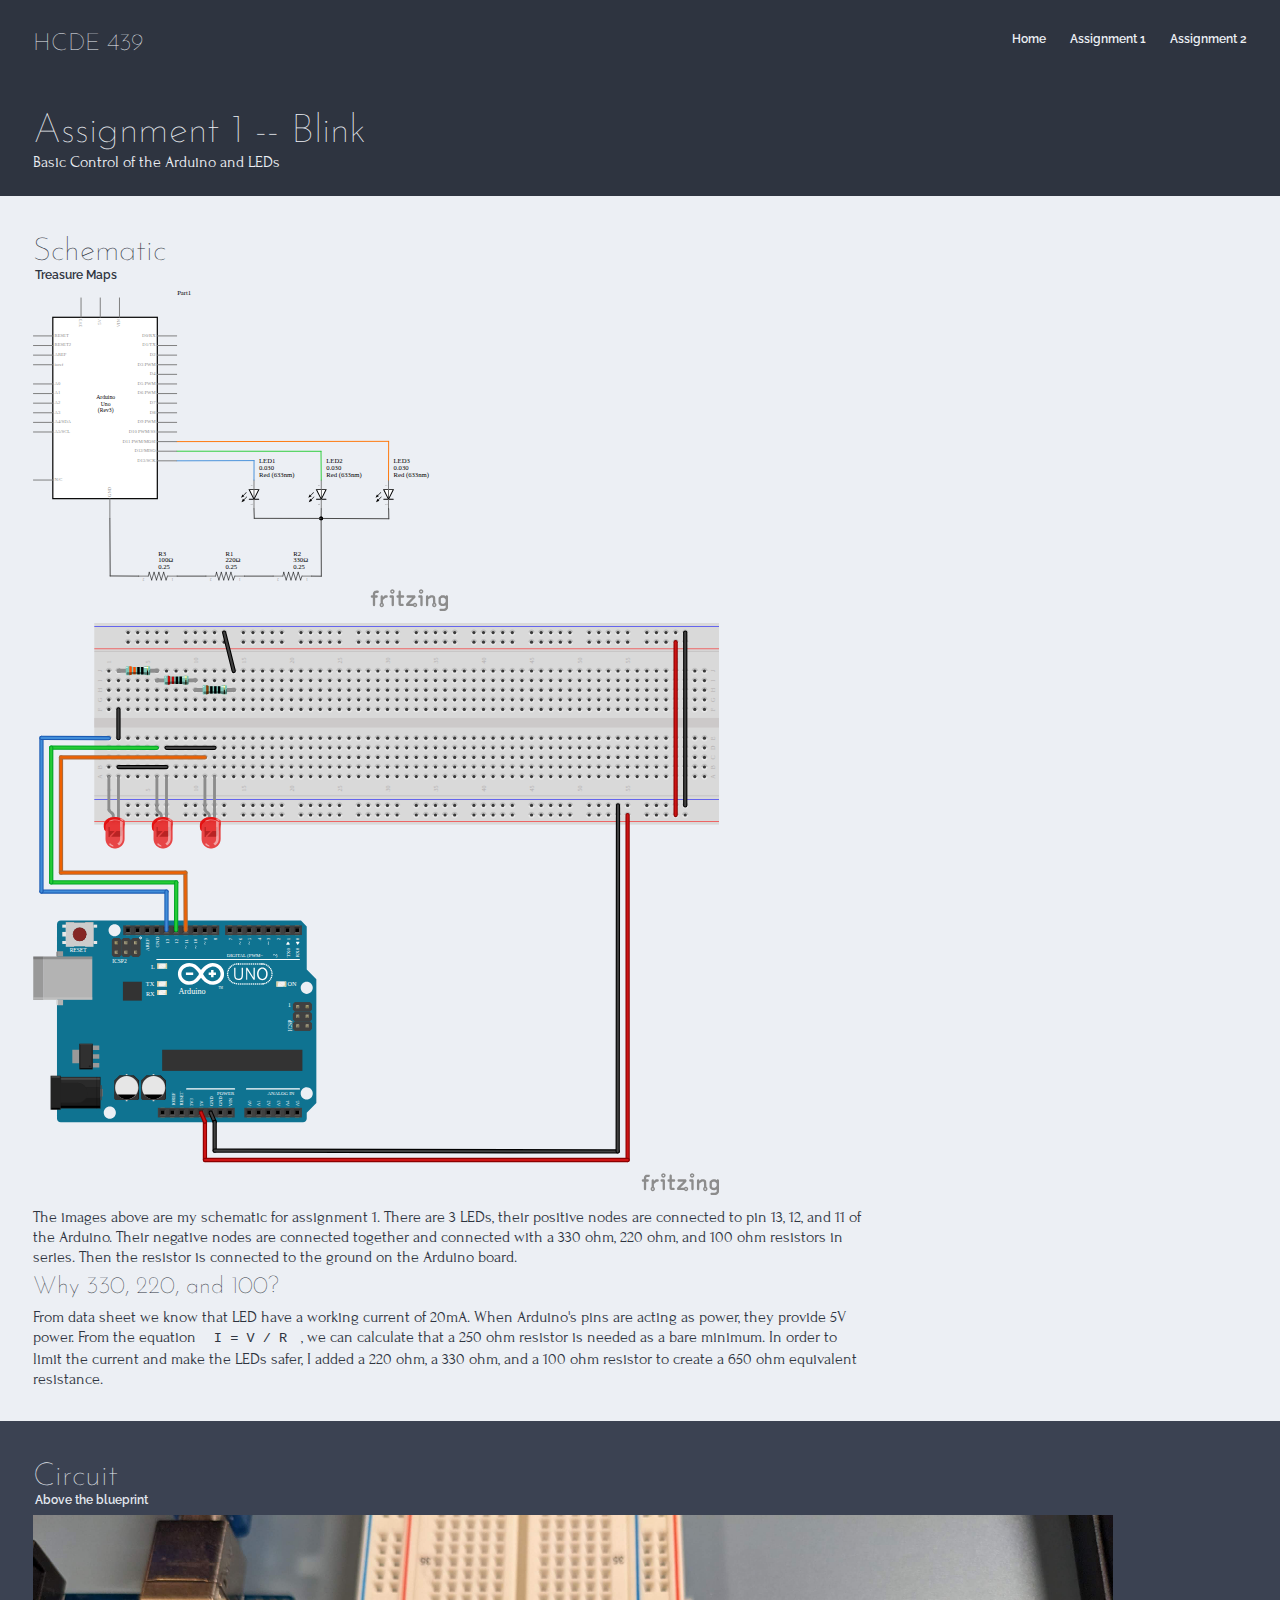
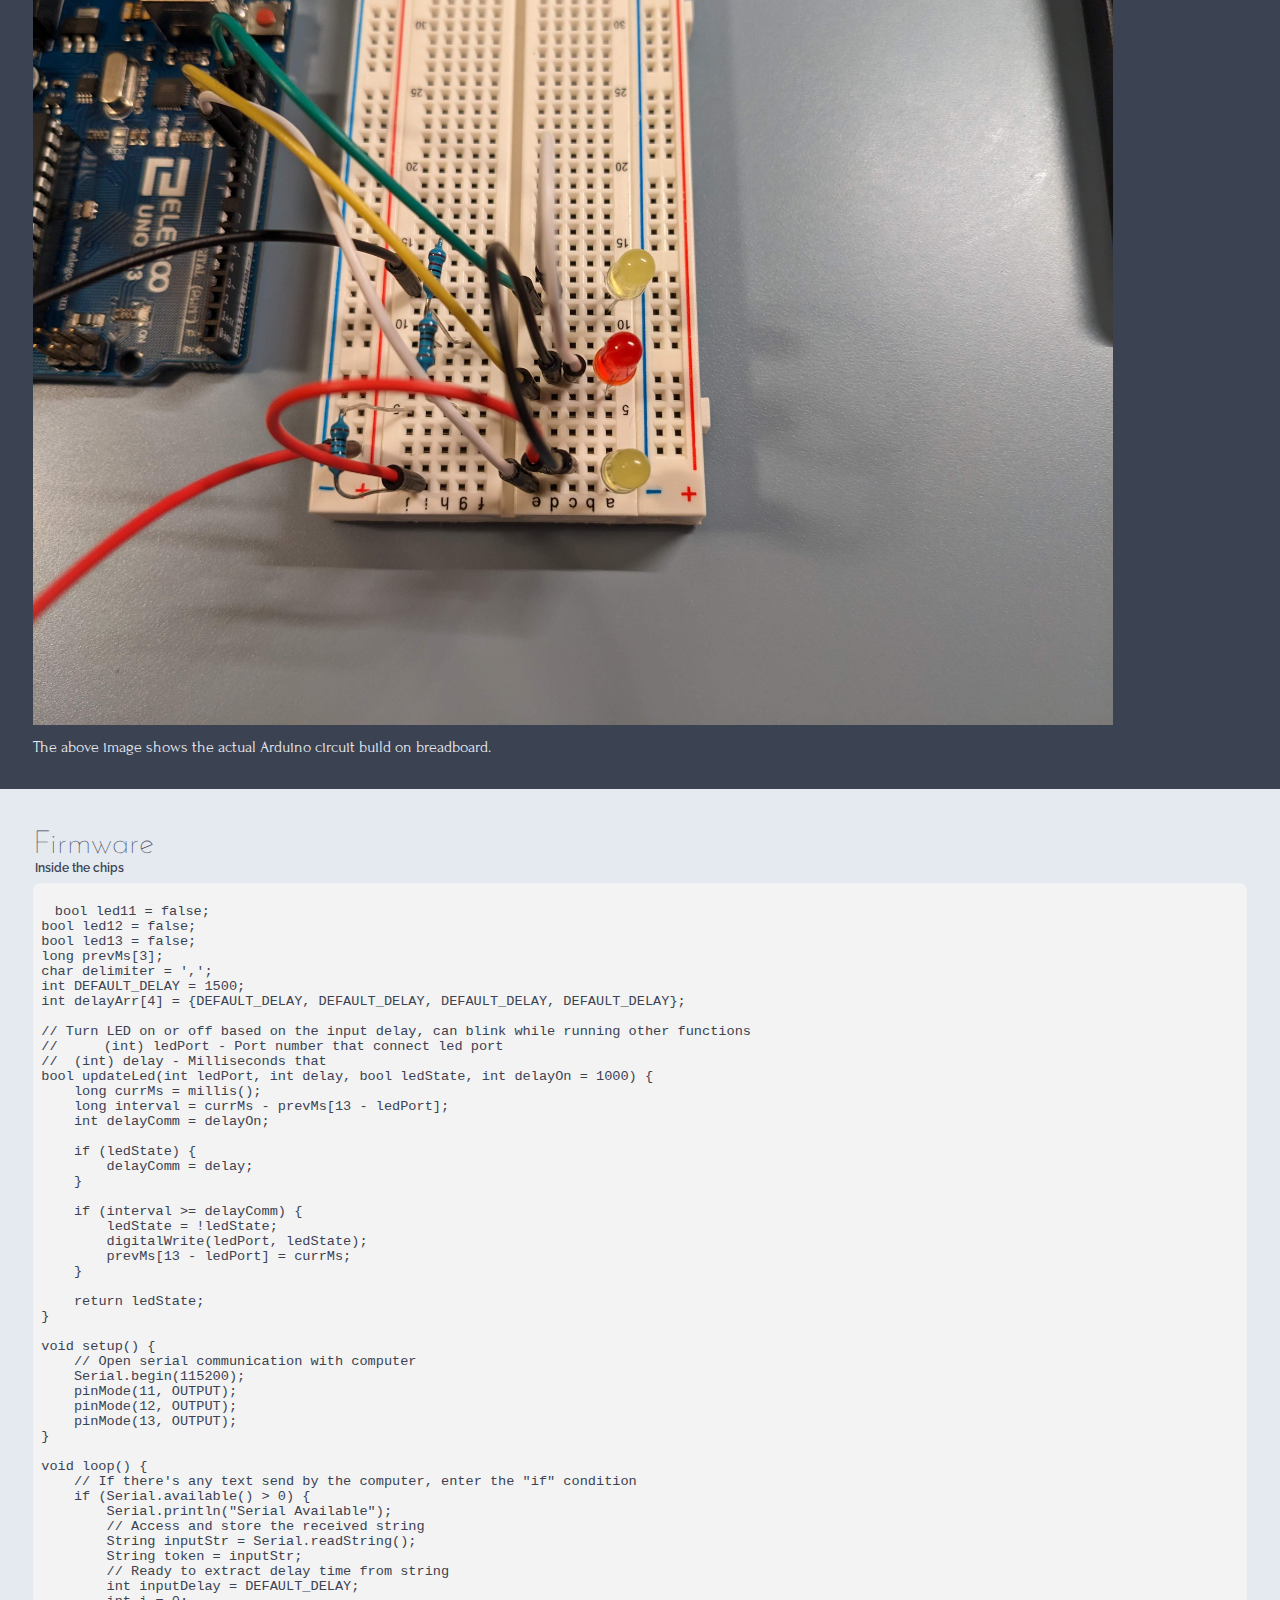
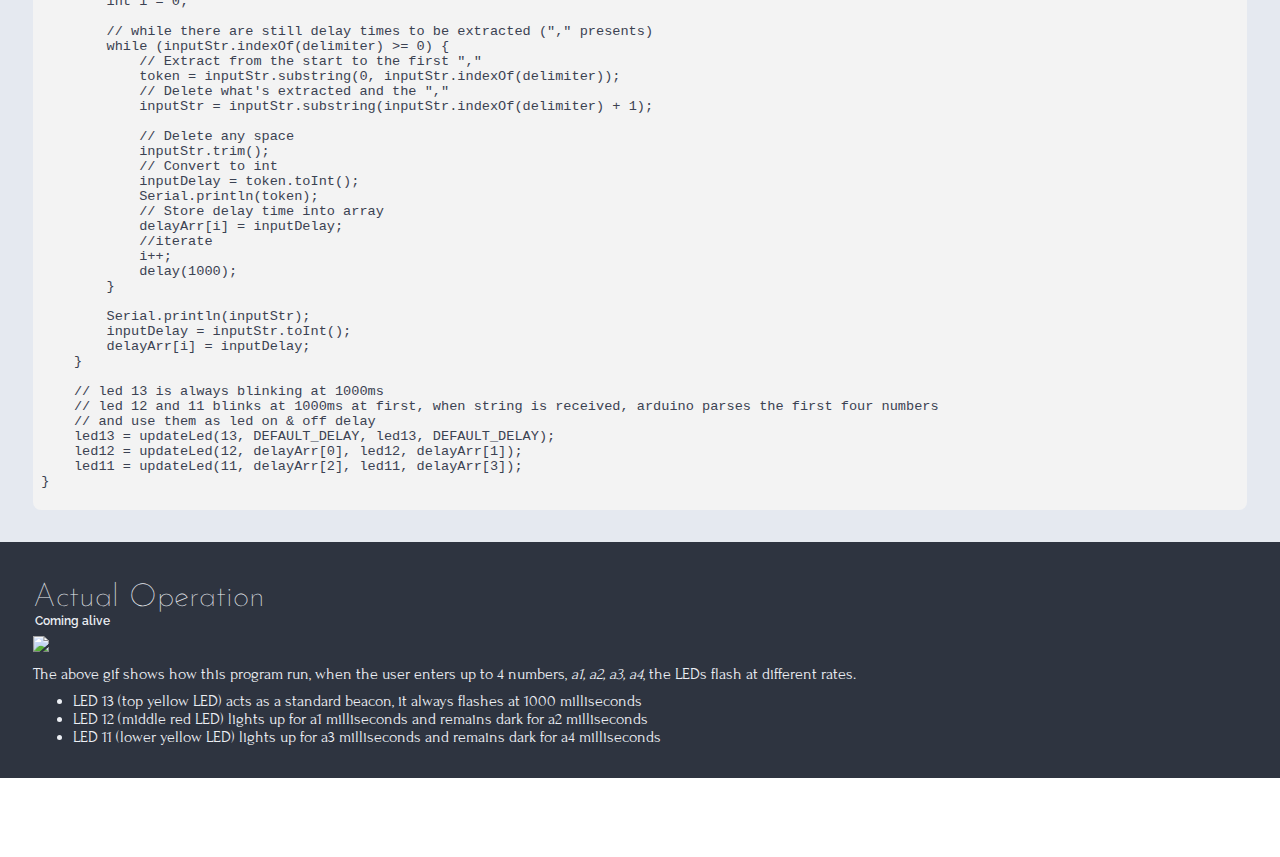
==== assignment1.html @ 624d6b0c "[ add ] Assignment 2 update" ====
<!DOCTYPE html> 
<html lang="en"> 
    <head> 
        <meta charset="utf-8"> 
        <meta name="viewport" content="width=device-width, maximum-scale=1.0" />

        <title>Assignment 1</title> 

        <link href="style/style.css" media="screen" rel="stylesheet" type="text/css" />

        <link rel="preconnect" href="https://fonts.googleapis.com">
        <link rel="preconnect" href="https://fonts.gstatic.com" crossorigin>
        <link href="https://fonts.googleapis.com/css2?family=Forum&family=Josefin+Sans:ital,wght@0,100;0,400;1,100;1,400&family=Raleway:ital,wght@0,600;1,600&display=swap" rel="stylesheet">
        <link href="https://fonts.googleapis.com/icon?family=Material+Icons" rel="stylesheet">
        <link rel="stylesheet" href="//cdn.jsdelivr.net/gh/highlightjs/cdn-release@11.7.0/build/styles/default.min.css">
        <script src="//cdn.jsdelivr.net/gh/highlightjs/cdn-release@11.7.0/build/highlight.min.js"></script>
        <script src="https://code.jquery.com/jquery-3.6.3.min.js" integrity="sha256-pvPw+upLPUjgMXY0G+8O0xUf+/Im1MZjXxxgOcBQBXU=" crossorigin="anonymous"></script>
        <script src="script/index.js"></script>
        <script src="script/lightbox.js"></script>
    </head> 
    <body> 
        <nav>
            <h4 class="top-title">HCDE 439</h4>
            <div class="nav-list">
                <a class="nav-items" href="index.html">Home</a>
                <a class="nav-items" href="assignment1.html">Assignment 1</a>
                <a class="nav-items" href="assignment2.html">Assignment 2</a>
            </div>
        </nav>

        <div class="dark1">
            <h2>Assignment 1 -- Blink</h2>
            <p>
                Basic Control of the Arduino and LEDs
            </p>
        </div>

        <div class="content bright1">
            <div class="title">
                <h3>Schematic</h3>
                <div class="subtitle">Treasure Maps</div>
            </div>
            <div class="lightbox-preview">
                <img src="static/A1/A1_schem.svg" class="media" onclick='openLightbox("lightbox0");'>
            </div>
            <div class="lightbox-expand" onclick='closeLightbox("lightbox0");' id="lightbox0" style="display: none;">
                <img src="static/A1/A1_schem.svg" class="media">
            </div>
            <div class="lightbox-preview">
                <img src="static/A1/A1_bb.svg" class="media" onclick='openLightbox("lightbox1");'>
            </div>
            <div class="lightbox-expand" onclick='closeLightbox("lightbox1");' id="lightbox1" style="display: none;">
                <img src="static/A1/A1_bb.svg" class="media">
            </div>
            <p>
                The images above are my schematic for assignment 1. There are 3 LEDs, their positive nodes are connected to pin 13, 12, and 11 of the Arduino.
                Their negative nodes are connected together and connected with a 330 ohm, 220 ohm, and 100 ohm resistors in series. Then the resistor is connected to the ground on the Arduino board.
            </p>
            <h4>Why 330, 220, and 100?</h4>
            <p>
                From data sheet we know that LED have a working current of 20mA. When Arduino's pins are acting as power, they provide 5V power.
                From the equation <code>I = V / R</code>, we can calculate that a 250 ohm resistor is needed as a bare minimum. In order to limit the current and make the LEDs safer, 
                I added a 220 ohm, a 330 ohm, and a 100 ohm resistor to create a 650 ohm equivalent resistance.
            </p>
        </div>

        <div class="content dark2">
            <div class="title">
                <h3>Circuit</h3>
                <div class="subtitle">Above the blueprint</div>
            </div>
            <div class="lightbox-preview">
                <img src="static/A1/PXL_20230114_040926875.jpg" class="media" onclick='openLightbox("lightbox2");'>
            </div>
            <div class="lightbox-expand" onclick='closeLightbox("lightbox2");' id="lightbox2" style="display: none;">
                <img src="static/A1/PXL_20230114_040926875.jpg" class="media">
            </div>
            <p>
                The above image shows the actual Arduino circuit build on breadboard.
            </p>
        </div>
        
        <div class="content bright2">
            <div class="title">
                <h3>Firmware</h3>
                <div class="subtitle">Inside the chips</div>
            </div>
            <div class="code-wrapper">
                <pre><code class="arduino">bool led11 = false;
bool led12 = false;
bool led13 = false;
long prevMs[3];
char delimiter = ',';
int DEFAULT_DELAY = 1500;
int delayArr[4] = {DEFAULT_DELAY, DEFAULT_DELAY, DEFAULT_DELAY, DEFAULT_DELAY};

// Turn LED on or off based on the input delay, can blink while running other functions
//	(int) ledPort - Port number that connect led port
//  (int) delay - Milliseconds that
bool updateLed(int ledPort, int delay, bool ledState, int delayOn = 1000) {
    long currMs = millis();
    long interval = currMs - prevMs[13 - ledPort];
    int delayComm = delayOn;

    if (ledState) {
        delayComm = delay;
    }

    if (interval >= delayComm) {
        ledState = !ledState;
        digitalWrite(ledPort, ledState);
        prevMs[13 - ledPort] = currMs;
    }

    return ledState;
}

void setup() {
    // Open serial communication with computer
    Serial.begin(115200);
    pinMode(11, OUTPUT);
    pinMode(12, OUTPUT);
    pinMode(13, OUTPUT);
}

void loop() {
    // If there's any text send by the computer, enter the "if" condition
    if (Serial.available() > 0) {
        Serial.println("Serial Available");
        // Access and store the received string
        String inputStr = Serial.readString();
        String token = inputStr;
        // Ready to extract delay time from string
        int inputDelay = DEFAULT_DELAY;
        int i = 0;

        // while there are still delay times to be extracted ("," presents)
        while (inputStr.indexOf(delimiter) >= 0) {   
            // Extract from the start to the first ","
            token = inputStr.substring(0, inputStr.indexOf(delimiter));
            // Delete what's extracted and the ","
            inputStr = inputStr.substring(inputStr.indexOf(delimiter) + 1);

            // Delete any space
            inputStr.trim();
            // Convert to int 
            inputDelay = token.toInt();
            Serial.println(token);
            // Store delay time into array
            delayArr[i] = inputDelay;
            //iterate
            i++;
            delay(1000);
        }

        Serial.println(inputStr);
        inputDelay = inputStr.toInt();
        delayArr[i] = inputDelay;
    }

    // led 13 is always blinking at 1000ms
    // led 12 and 11 blinks at 1000ms at first, when string is received, arduino parses the first four numbers
    // and use them as led on & off delay
    led13 = updateLed(13, DEFAULT_DELAY, led13, DEFAULT_DELAY);
    led12 = updateLed(12, delayArr[0], led12, delayArr[1]);
    led11 = updateLed(11, delayArr[2], led11, delayArr[3]);
}</code></pre>
            </div>
        </div>

        <div class="content dark1">
            <div class="title">
                <h3>Actual Operation</h3>
                <div class="subtitle">Coming alive</div>
            </div>
            <div class="lightbox-preview">
                <img src="static/A1/ezgif-5-3b6e5db18b (1).gif" class="media" onclick='openLightbox("lightbox3");'></img>
            </div>
            <div class="lightbox-expand" id="lightbox3" onclick='closeLightbox("lightbox3");' style="display: none;">
                <img src="static/A1/ezgif-5-3b6e5db18b (1).gif" class="media"></img>
            </div>
            <p>The above gif shows how this program run, when the user enters up to 4 numbers, <i>a1, a2, a3, a4</i>, the LEDs flash at different rates.
                <ul>
                    <li>
                        LED 13 (top yellow LED) acts as a standard beacon, it always flashes at 1000 milliseconds
                    </li>
                    <li>
                        LED 12 (middle red LED) lights up for a1 milliseconds and remains dark for a2 milliseconds
                    </li>
                    <li>
                        LED 11 (lower yellow LED) lights up for a3 milliseconds and remains dark for a4 milliseconds
                    </li>
                </ul>
            </p>
        </div>

        <button onclick="scrollToTop()" id="topBtn" title="Go to top">
            <span class="material-icons">
                arrow_upward
            </span>
        </button>

        <script src="https://cdnjs.cloudflare.com/ajax/libs/highlight.js/11.7.0/highlight.min.js"></script>
        <script>hljs.highlightAll();</script>
    </body>
    
</html>
---- style/style.css ----
:root {
  --n0: #2e3440;
  --n0_rgb: 46, 52, 64;
  --n1: #3b4252;
  --n2: #434C5E;
  --n3: #4C566A;
  --n4: #D8DEE9;
  --n5: #E5E9F0;
  --n6: #ECEFF4;
  --pink: #D6BBCF;
  --brown: #7D6464;

  --vs_background: #1E1E1E; 
  --vs_foreground: #D4D4D4;

}

html, body {
  padding: 0;
  margin: 0;
  font-family: 'Forum', cursive;
}

h1,h2,h3,h4 {
  font-family: 'Josefin Sans', sans-serif;
  font-weight: 100;
  margin: 0;
}

h1 {
  font-size: 4rem;
}

h2 {
  font-size: 2.5rem;
}

h3 {
  font-size: 2rem;
}

h4 {
  font-size: 1.5rem;
}

p {
  line-height: 1.25em;
  font-size: 1rem;
  margin: 0;
  max-width: 65vw;
}

.subtitle {
  font-family: 'Raleway', sans-serif;
  font-weight: 600;
  font-size: 0.75rem;
  margin: 0;
  padding-left: 2px;
}

code {
  font-family: Consolas, Menlo, Monaco, Lucida Console, Liberation Mono, DejaVu Sans Mono, Bitstream Vera Sans Mono, Courier New, monospace, serif;
  white-space: pre-wrap;
  margin: 0;
  padding: 0 1em !important;
  font-size: 0.85rem;
}

a {
  color: var(--pink);
  font-family: 'Raleway', sans-serif;
  font-weight: 600;
  font-size: 0.75rem;
  text-decoration: underline;
  transition: ease-in-out 300ms;
}

a:hover {
  color: var(--brown);
  transition: ease-in-out 300ms;
}

a .active {
  color: var(--pink);
}

a:visited {
  color: var(--pink);
}

.bright a {
  color: var(--brown);
}

.bright a:hover {
  color: var(--pink) !important;
}

.bright a.active {
  color: var(--brown);
}

.bright a:visited {
  color: var(--brown);
}

body > * {
  padding: 32px 2.6% 24px 2.6%;
}

.flex {
  display: flex;
  gap: 32px;
}

.dark1 {
  background: var(--n0);
  color: var(--n6);
}

.dark2 {
  background: var(--n1);
  color: var(--n5);
}

.dark3 {
  background: var(--n2);
  color: var(--n4);
}

.bright1 {
  background: var(--n6);
  color: var(--n0);
}

.bright2 {
  background: var(--n5);
  color: var(--n1);
}

.bright3 {
  background: var(--n4);
  color: var(--n2);
}

nav {
  font-family: 'Josefin Sans', sans-serif;
  font-weight: 100;
  display: flex;
  background-color: var(--n0);
  color: var(--n6);
}

.top-title {
  flex-grow: 1;
}

.nav-list {
  display: flex;
  gap: 24px;
}

.nav-list a {
  text-decoration: none;  
  transition: ease-in-out 300ms;
  color: var(--n6);
}

.nav-list a:hover {
  color: var(--pink);
  text-decoration: underline;
  transition: ease-in-out 300ms;
}

.nav-list .active {
  color: var(--pink);
}

.site-title {
  padding-bottom: 0;
}

.header .info {
  max-width: 45%;
}

.header .image {
  align-content: flex-end;
  margin-right: 5%;
  min-height: 500px;
  object-fit: cover;
  border-radius: 0px;
}  

.info-wrap {
  margin-bottom: 24px;
}

.content > * {
  margin-top: 8px;
  margin-bottom: 8px;
}

.code-wrapper  {
  background-color: #F3F3F3;
  border-radius: 8px;
  padding: 8px;
}

.assignment {
  margin-bottom: 32px;
}

.media {
  max-height: 90vh;
  max-width: 90vw;
}

.lightbox-preview {
  max-width: 750px;
  max-height: 100vh;
}

.lightbox-preview img {
  cursor: zoom-in;
}

.lightbox-expand {
  position: fixed;
  top: 0;
  right: 0;
  left: 0;
  height: 100vh;
  width: 100vw;
  background-color:  rgba(var(--n0_rgb), 0.8);
  margin: 0;
  cursor: zoom-out;
}

.lightbox-expand .media {
  position: absolute;
  top: 50%;
  left: 50%;
  transform: translate(-50%, -50%);
}

#topBtn {
  position: fixed;
  width: 48px;
  height: 48px;
  bottom: 48px;
  right: 48px;
  padding: 16px;
  border-radius: 48px;
  align-content: center;
  border-width: 0;
  background-color: var(--n3);
  color: var(--n6);
  cursor: pointer;
  transition: ease-in-out 300ms;
  pointer-events: none;
  transform: scale(0);
}

#topBtn span {
  position: absolute;
  text-align: center;
  transform: translateX(-50%) translateY(-50%);
  font-size: 1.25rem;
}

#topBtn.active {
  transition: ease-in-out 300ms;
  pointer-events: all;
  transform: scale(1);
}
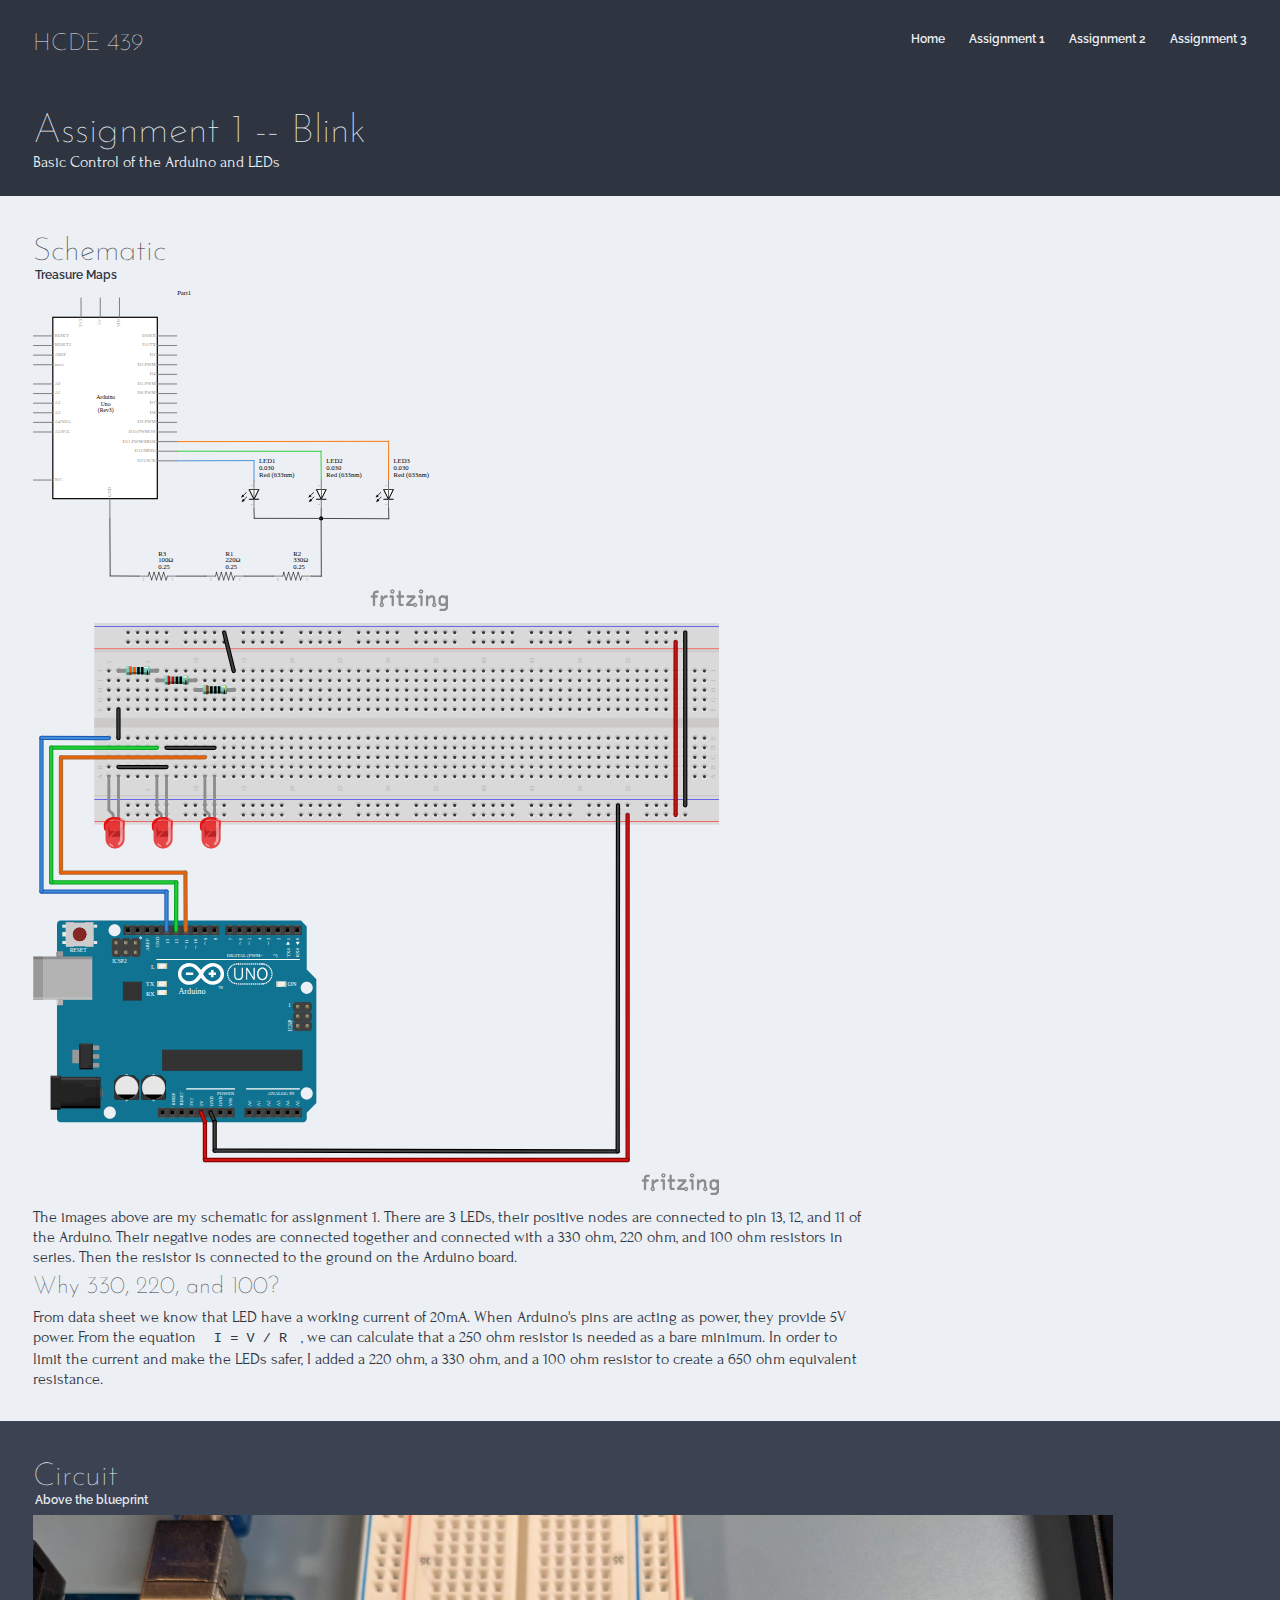
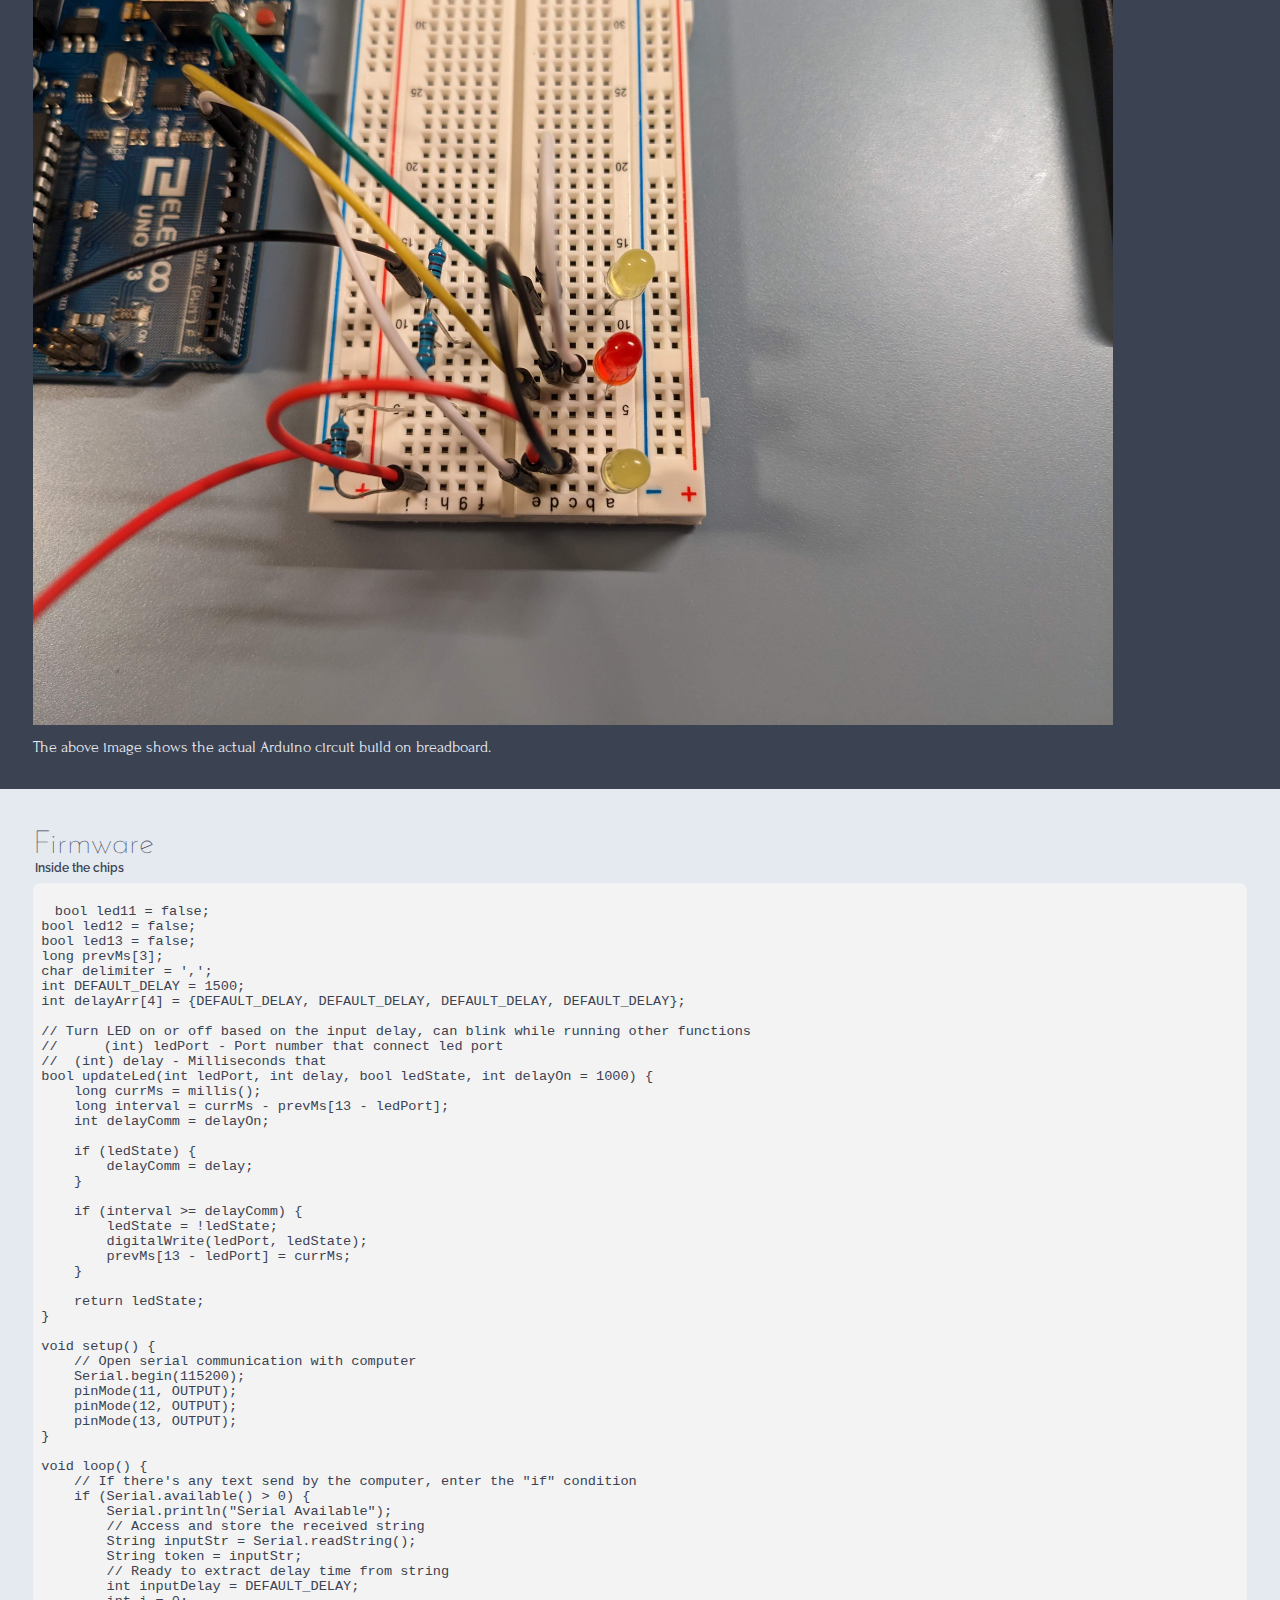
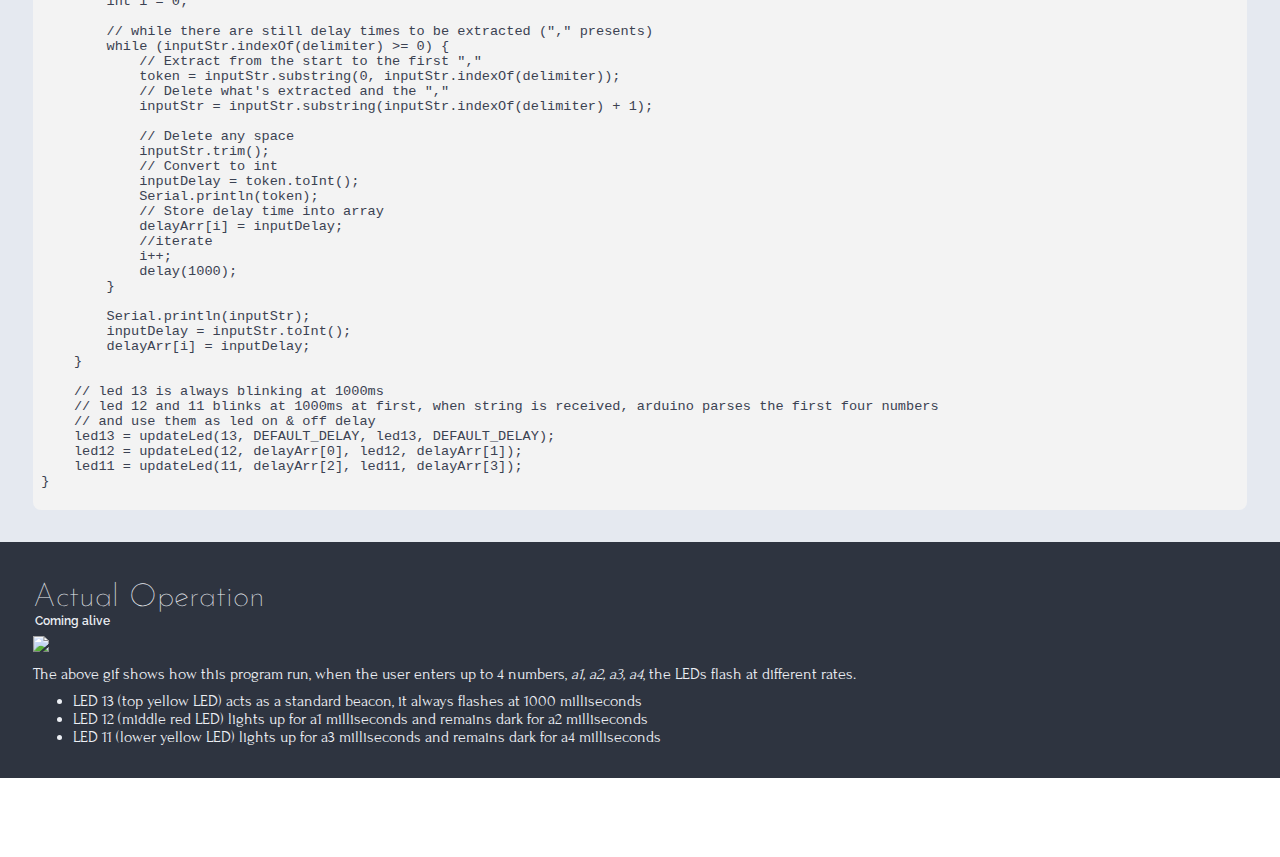
==== commit 7cc24009: "[ add ] A3 content update & fixes" ====
--- a/assignment1.html
+++ b/assignment1.html
@@ -25,6 +25,7 @@
                 <a class="nav-items" href="index.html">Home</a>
                 <a class="nav-items" href="assignment1.html">Assignment 1</a>
                 <a class="nav-items" href="assignment2.html">Assignment 2</a>
+                <a class="nav-items" href="assignment3.html">Assignment 3</a>
             </div>
         </nav>
 
@@ -35,7 +36,7 @@
             </p>
         </div>
 
-        <div class="content bright1">
+        <div class="content bright1" id="schematic">
             <div class="title">
                 <h3>Schematic</h3>
                 <div class="subtitle">Treasure Maps</div>
@@ -64,7 +65,7 @@
             </p>
         </div>
 
-        <div class="content dark2">
+        <div class="content dark2" id="circuit">
             <div class="title">
                 <h3>Circuit</h3>
                 <div class="subtitle">Above the blueprint</div>
@@ -80,7 +81,7 @@
             </p>
         </div>
         
-        <div class="content bright2">
+        <div class="content bright2" id="firmware">
             <div class="title">
                 <h3>Firmware</h3>
                 <div class="subtitle">Inside the chips</div>
@@ -168,7 +169,7 @@
             </div>
         </div>
 
-        <div class="content dark1">
+        <div class="content dark1" id="actual-operation">
             <div class="title">
                 <h3>Actual Operation</h3>
                 <div class="subtitle">Coming alive</div>
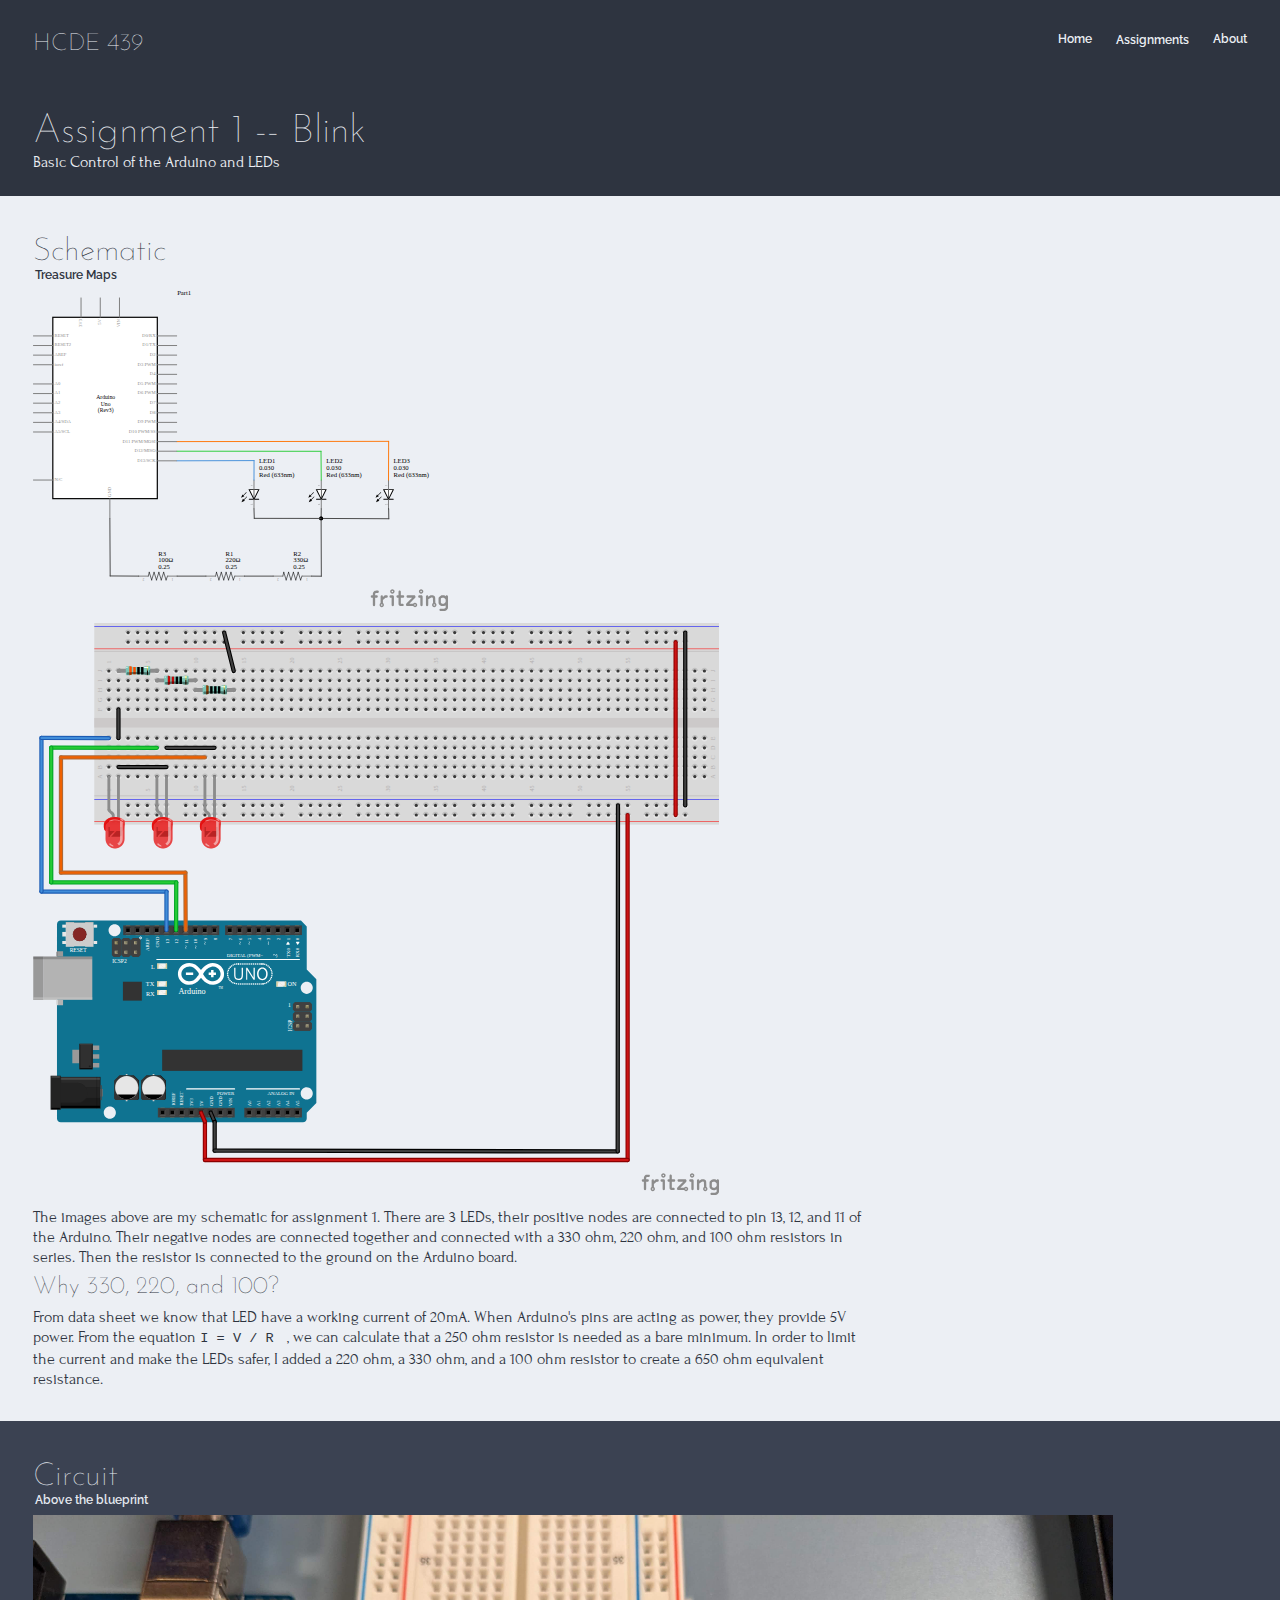
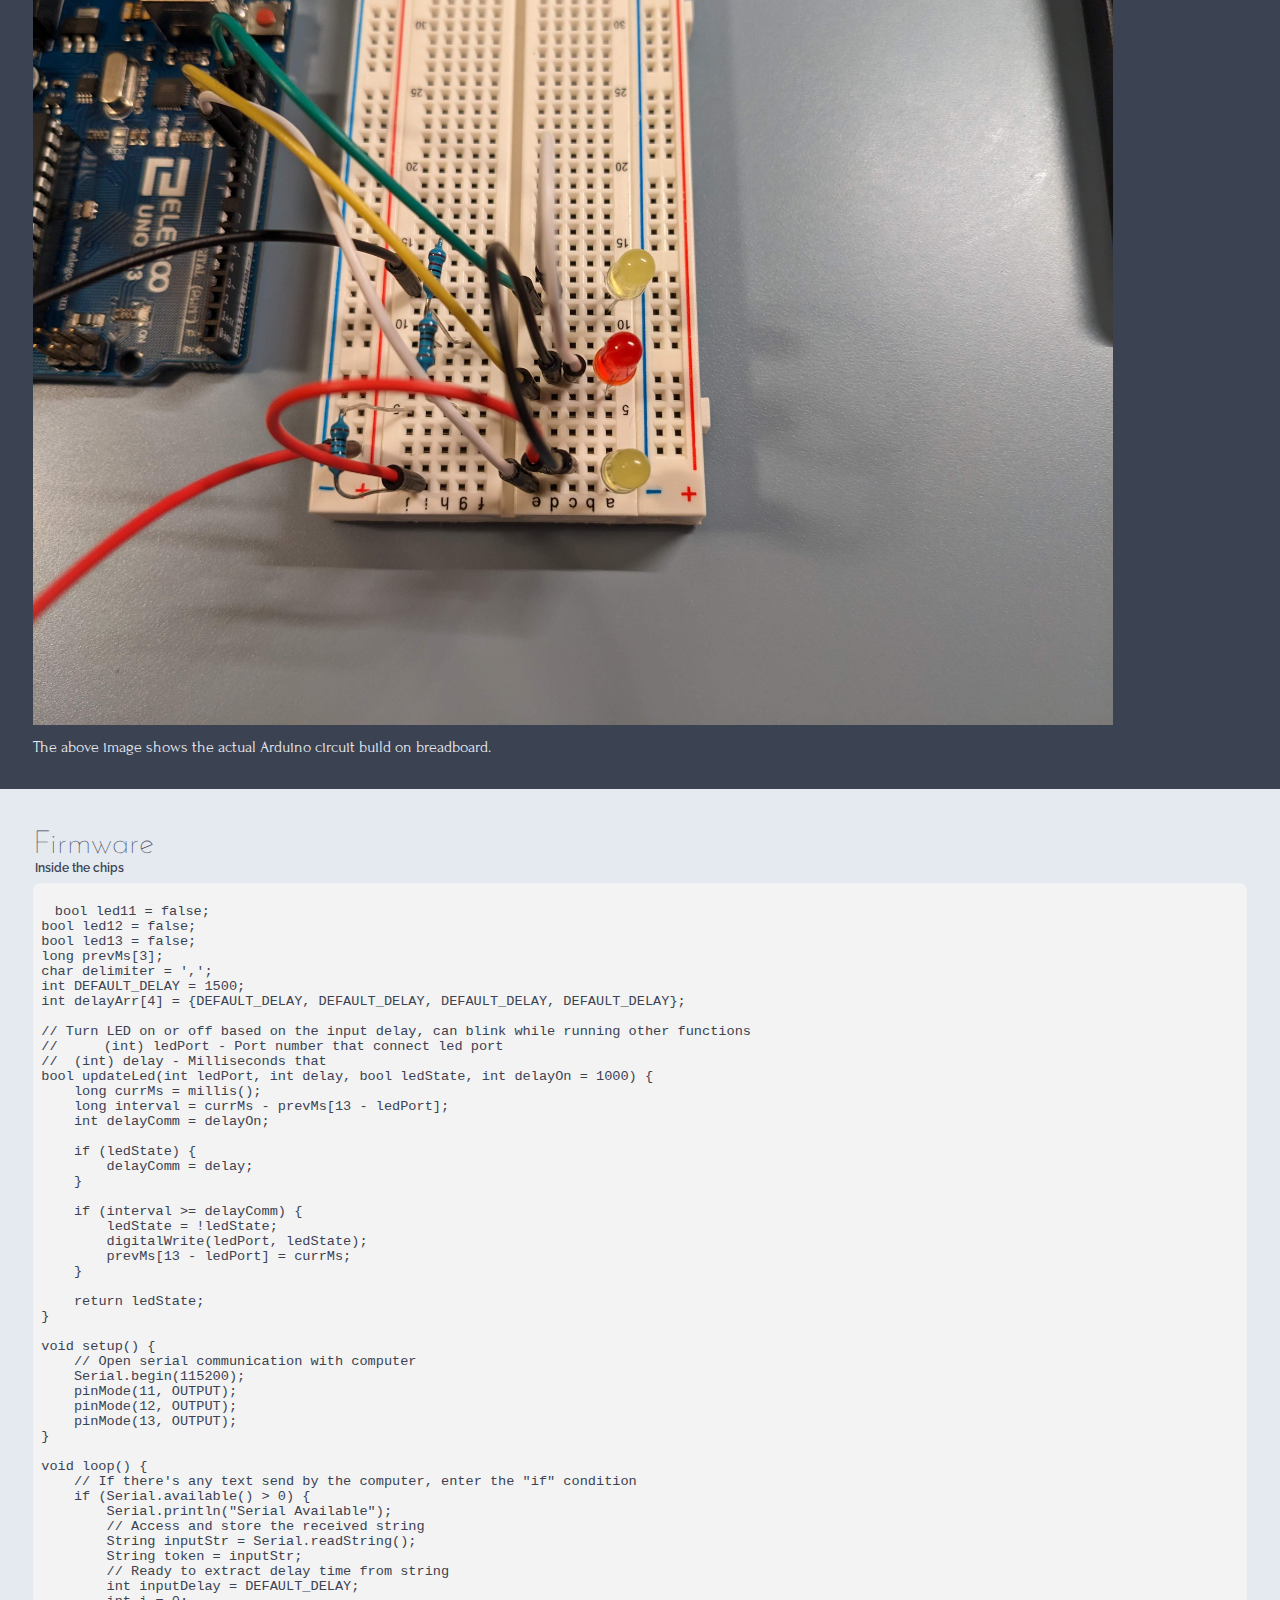
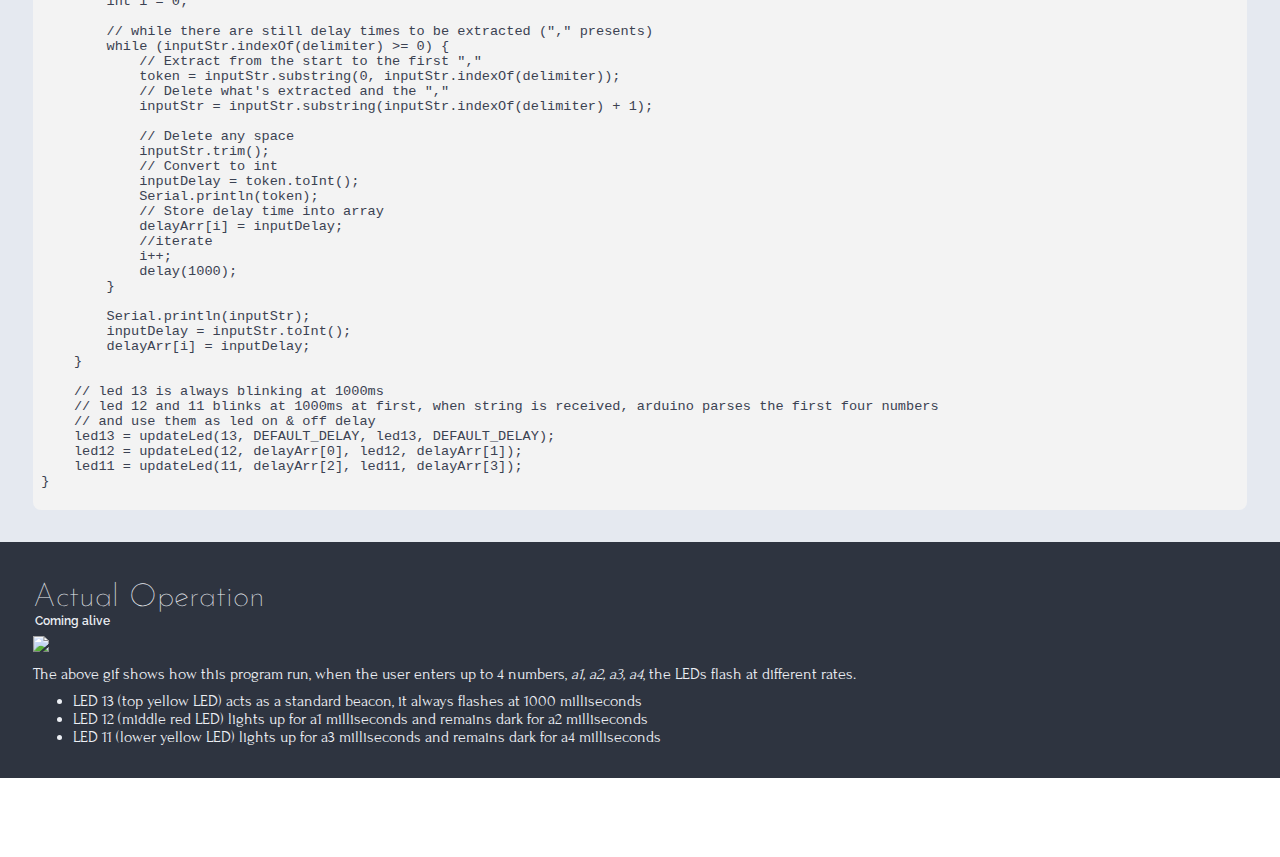
==== commit ac5a13a1: "[ update ] Style update" ====
--- a/assignment1.html
+++ b/assignment1.html
@@ -22,10 +22,15 @@
         <nav>
             <h4 class="top-title">HCDE 439</h4>
             <div class="nav-list">
-                <a class="nav-items" href="index.html">Home</a>
-                <a class="nav-items" href="assignment1.html">Assignment 1</a>
-                <a class="nav-items" href="assignment2.html">Assignment 2</a>
-                <a class="nav-items" href="assignment3.html">Assignment 3</a>
+                <a class="nav-items" href="index.html">Home</a>                <div class="dropdown">
+                    <a href="#">Assignments</a>
+                    <div class="dropdown-content">
+                        <a class="nav-items" href="assignment1.html">Assignment 1</a>
+                        <a class="nav-items" href="assignment2.html">Assignment 2</a>
+                        <a class="nav-items" href="assignment3.html">Assignment 3</a>
+                    </div>
+                </div>
+                <a class="nav-items" href="#">About</a>
             </div>
         </nav>
 
--- a/style/style.css
+++ b/style/style.css
@@ -60,10 +60,15 @@
 
 code {
   font-family: Consolas, Menlo, Monaco, Lucida Console, Liberation Mono, DejaVu Sans Mono, Bitstream Vera Sans Mono, Courier New, monospace, serif;
-  white-space: pre-wrap;
+  white-space: break-spaces;
   margin: 0;
   padding: 0 1em !important;
   font-size: 0.85rem;
+  margin-left: -1em;
+}
+
+pre code {
+  margin-left: auto;
 }
 
 a {
@@ -149,6 +154,7 @@
   display: flex;
   background-color: var(--n0);
   color: var(--n6);
+  overflow: hidden;
 }
 
 .top-title {
@@ -174,6 +180,25 @@
 
 .nav-list .active {
   color: var(--pink);
+}
+
+.dropdown-content {
+  display: none;
+  position: absolute;
+  background-color: var(--n3);
+  box-shadow: 0px 8px 16px 0px rgba(0,0,0,0.2);
+  z-index: 1;
+}
+
+.dropdown-content a {
+  float: none;
+  padding: 16px 24px;
+  text-decoration: none;
+  display: block;
+}
+
+.dropdown:hover .dropdown-content {
+  display: block;
 }
 
 .site-title {
@@ -209,6 +234,12 @@
 
 .assignment {
   margin-bottom: 32px;
+}
+
+.assignment img {
+  height: 300px;
+  width: 250px;
+  object-fit: cover;
 }
 
 .media {
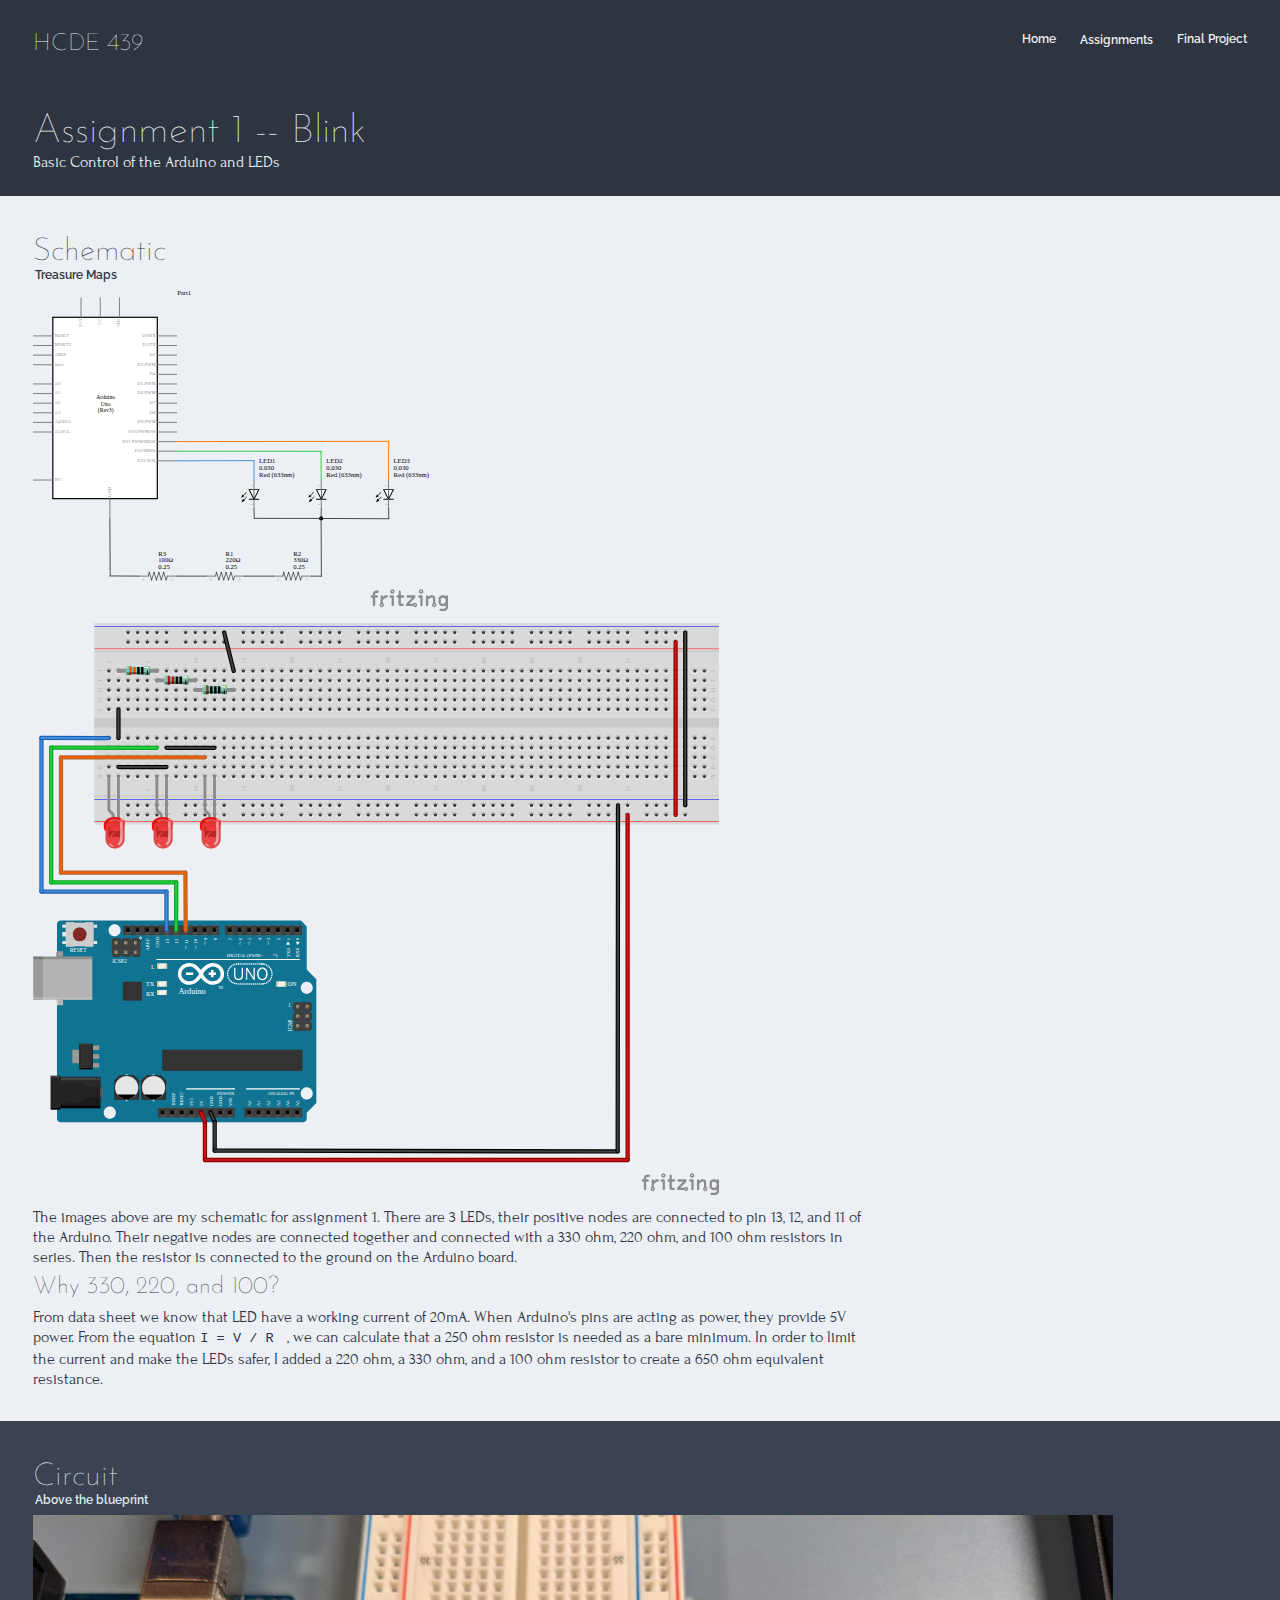
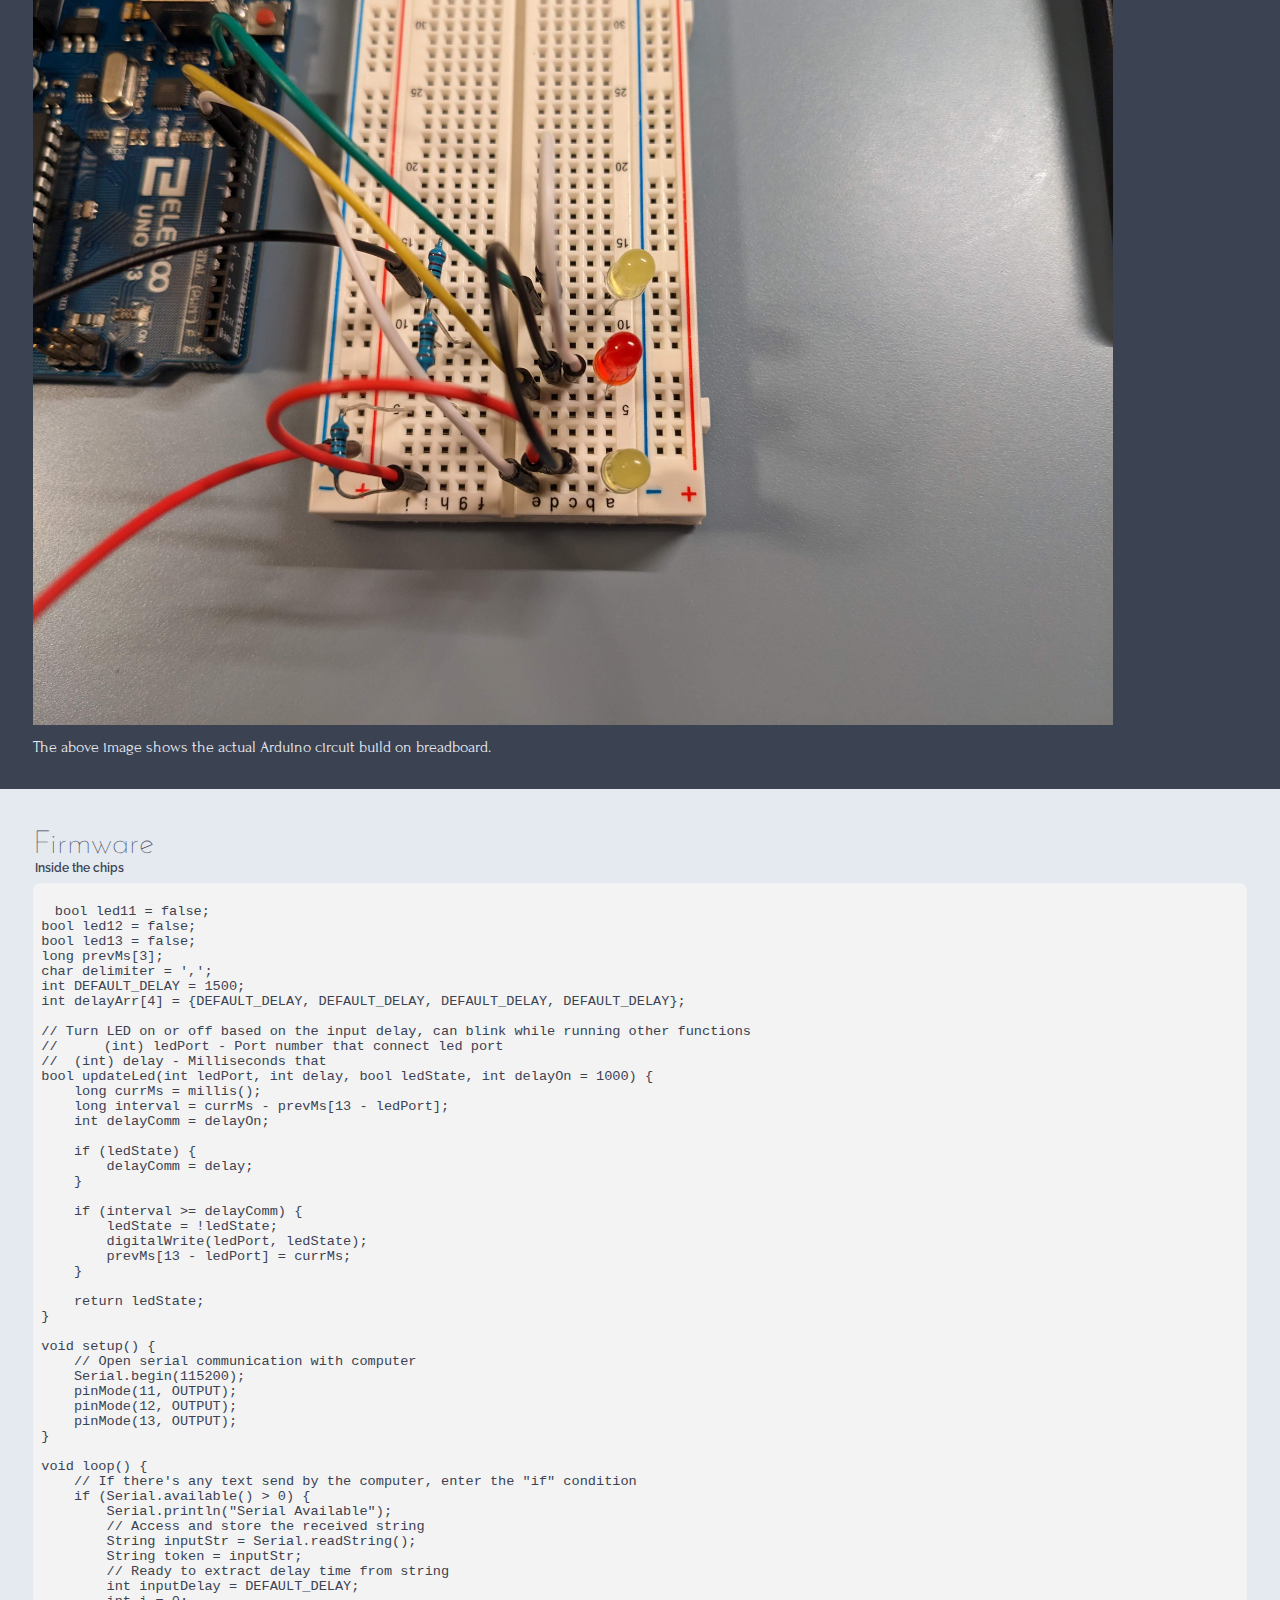
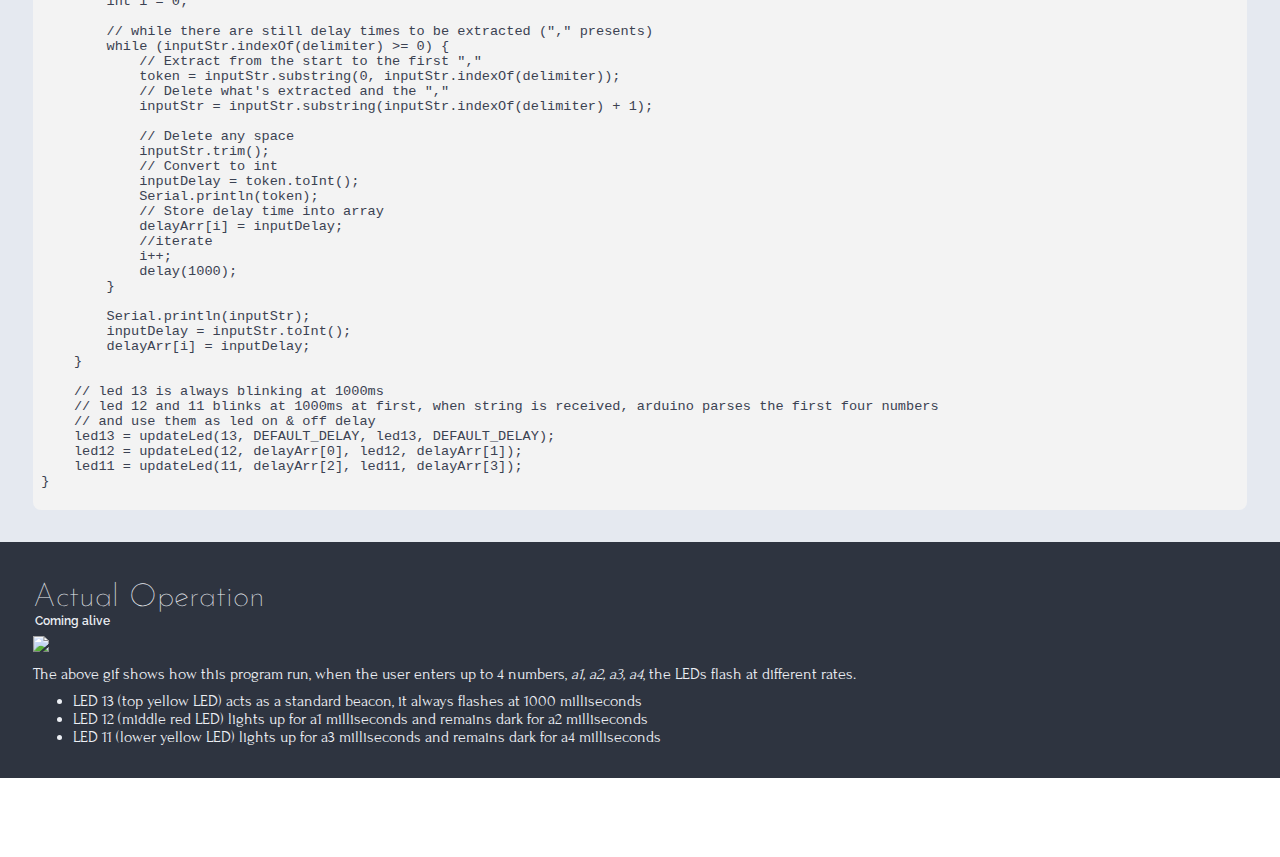
==== commit 30821f01: "[ add ] Added Final proposal" ====
--- a/assignment1.html
+++ b/assignment1.html
@@ -28,9 +28,12 @@
                         <a class="nav-items" href="assignment1.html">Assignment 1</a>
                         <a class="nav-items" href="assignment2.html">Assignment 2</a>
                         <a class="nav-items" href="assignment3.html">Assignment 3</a>
+                        <a class="nav-items" href="assignment4.html">Assignment 4</a>
+                        <a class="nav-items" href="assignment5.html">Assignment 5</a>
+                        <a class="nav-items" href="assignment6.html">Assignment 6</a>
                     </div>
                 </div>
-                <a class="nav-items" href="#">About</a>
+                <a class="nav-items" href="final.html">Final Project</a>
             </div>
         </nav>
 
--- a/style/style.css
+++ b/style/style.css
@@ -107,6 +107,14 @@
 
 .bright a:visited {
   color: var(--brown);
+}
+
+p a {
+  color: var(--pink);
+  font-family: 'Forum', cursive;
+  font-size: 1rem;
+  text-decoration: underline;
+  transition: ease-in-out 300ms;
 }
 
 body > * {
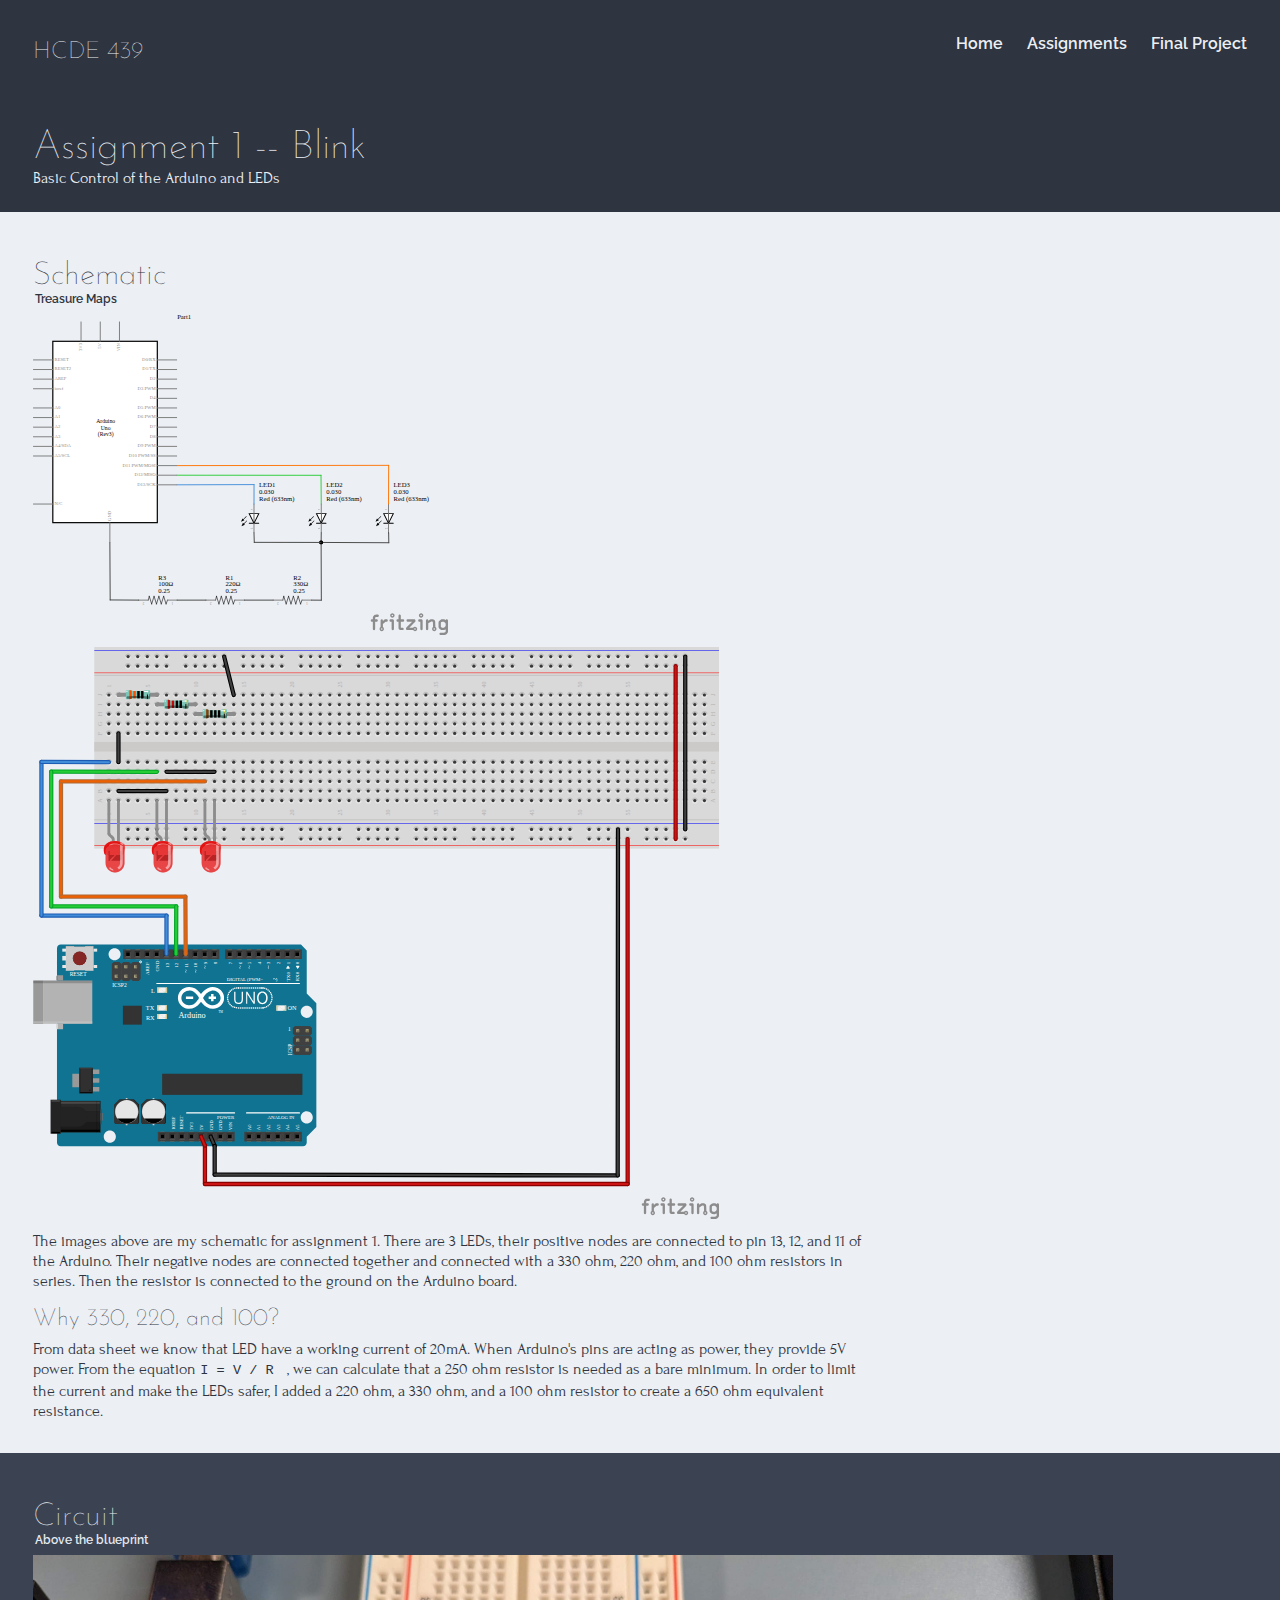
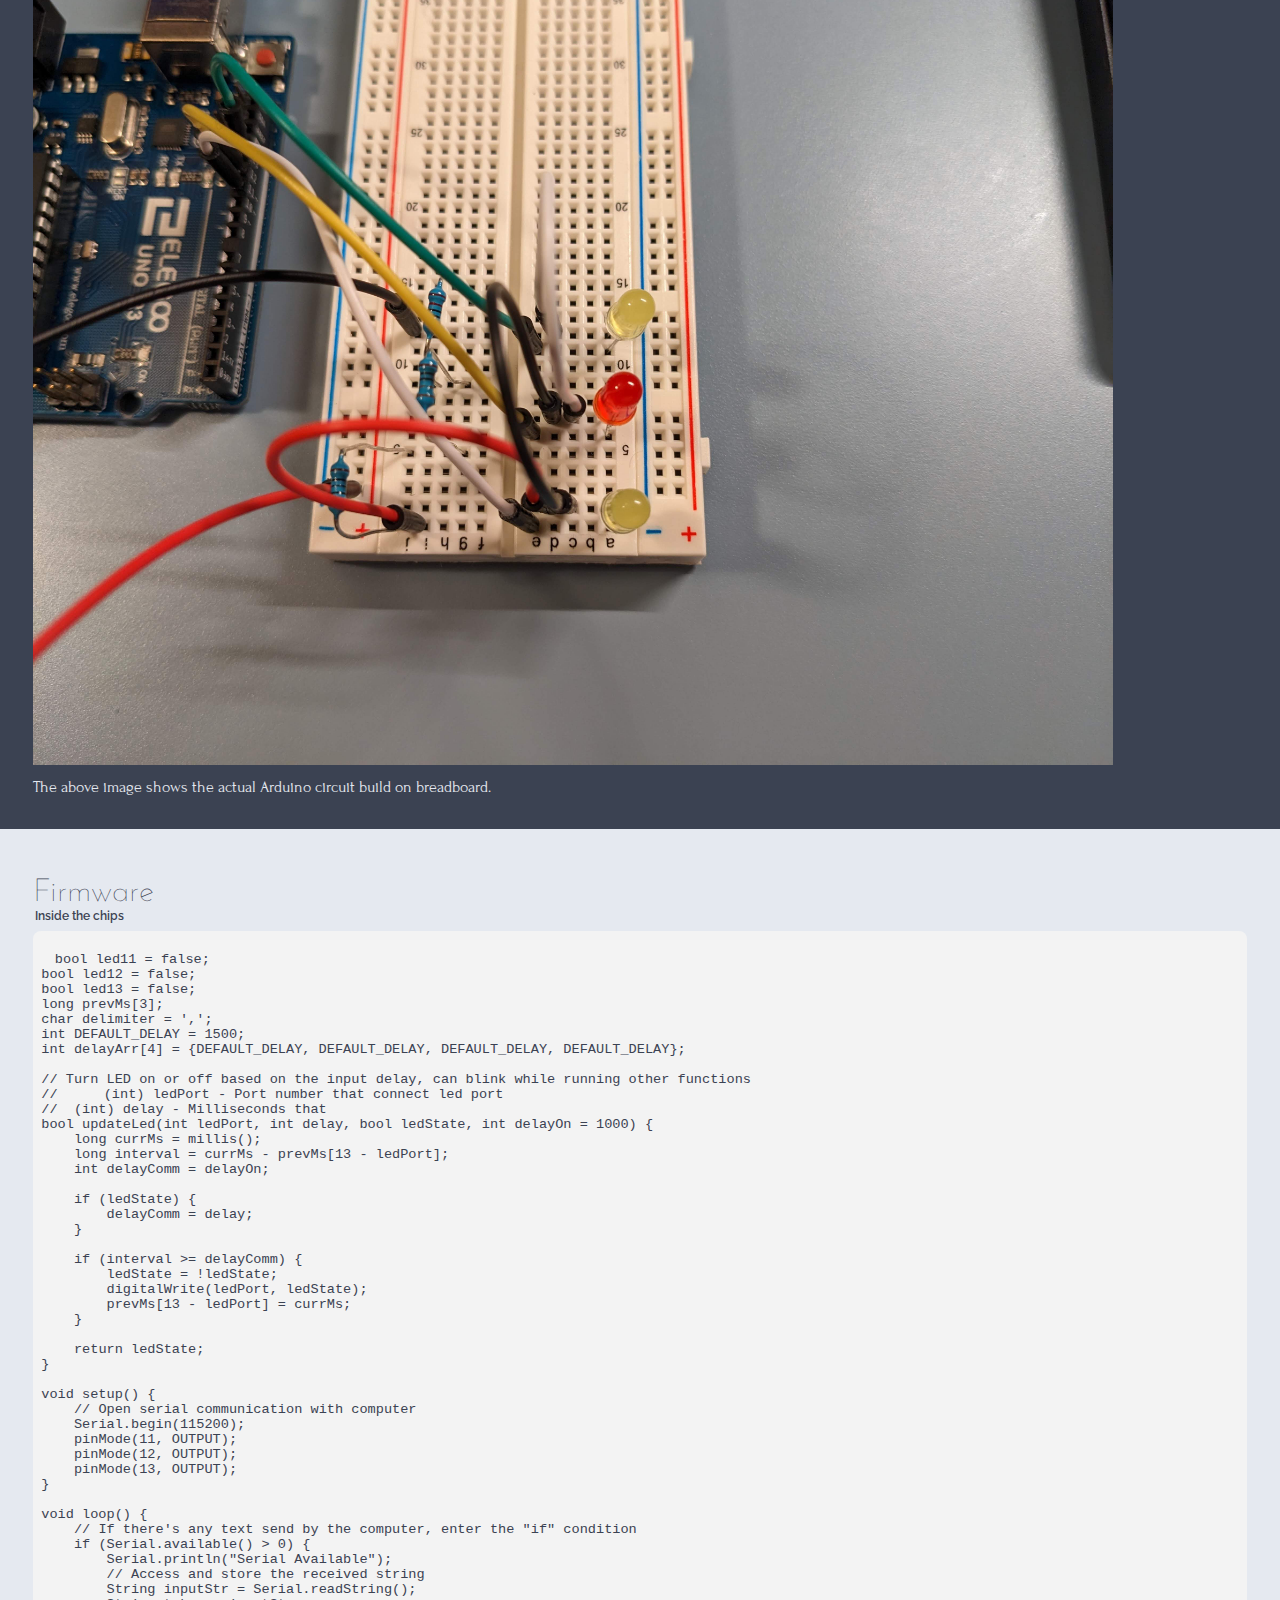
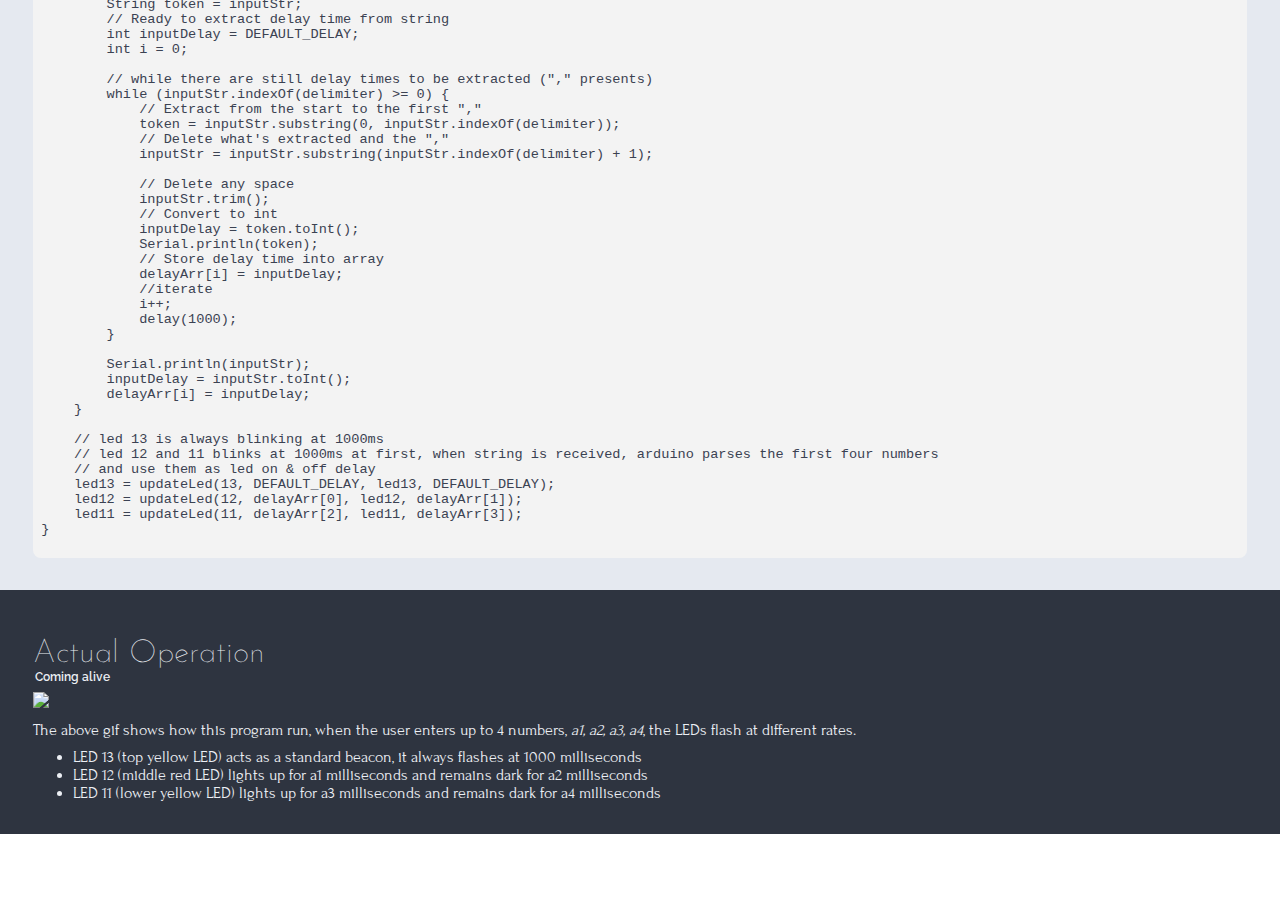
==== commit 32523acd: "[ change ] 20230903-1 update" ====
--- a/assignment1.html
+++ b/assignment1.html
@@ -22,8 +22,11 @@
         <nav>
             <h4 class="top-title">HCDE 439</h4>
             <div class="nav-list">
-                <a class="nav-items" href="index.html">Home</a>                <div class="dropdown">
+                <a class="nav-items" href="index.html">Home</a>
+                <div class="dropdown" style="padding-top: 2px;">
                     <a href="#">Assignments</a>
+                    <!-- Assignments -->
+                    <!-- <div style="padding-top: 2px;">Assignments</div> -->
                     <div class="dropdown-content">
                         <a class="nav-items" href="assignment1.html">Assignment 1</a>
                         <a class="nav-items" href="assignment2.html">Assignment 2</a>
--- a/style/style.css
+++ b/style/style.css
@@ -21,10 +21,11 @@
   font-family: 'Forum', cursive;
 }
 
-h1,h2,h3,h4 {
+h1,h2,h3,h4,h5,h6 {
   font-family: 'Josefin Sans', sans-serif;
   font-weight: 100;
   margin: 0;
+  padding-top: 8px;
 }
 
 h1 {
@@ -41,6 +42,15 @@
 
 h4 {
   font-size: 1.5rem;
+}
+
+h5 {
+  font-size: 1.2rem;
+}
+
+h6 {
+  font-size: 1rem;
+  text-transform: uppercase;
 }
 
 p {
@@ -48,6 +58,21 @@
   font-size: 1rem;
   margin: 0;
   max-width: 65vw;
+  padding-top: 0;
+}
+
+figure {
+  padding: 0;
+  margin: 0;
+}
+
+figcaption {
+  font-size: small;
+}
+
+video {
+  width: 80%;
+  height: auto;
 }
 
 .subtitle {
@@ -75,9 +100,10 @@
   color: var(--pink);
   font-family: 'Raleway', sans-serif;
   font-weight: 600;
-  font-size: 0.75rem;
+  /* font-size: 0.75rem; */
   text-decoration: underline;
   transition: ease-in-out 300ms;
+  padding-top: 2px;
 }
 
 a:hover {
